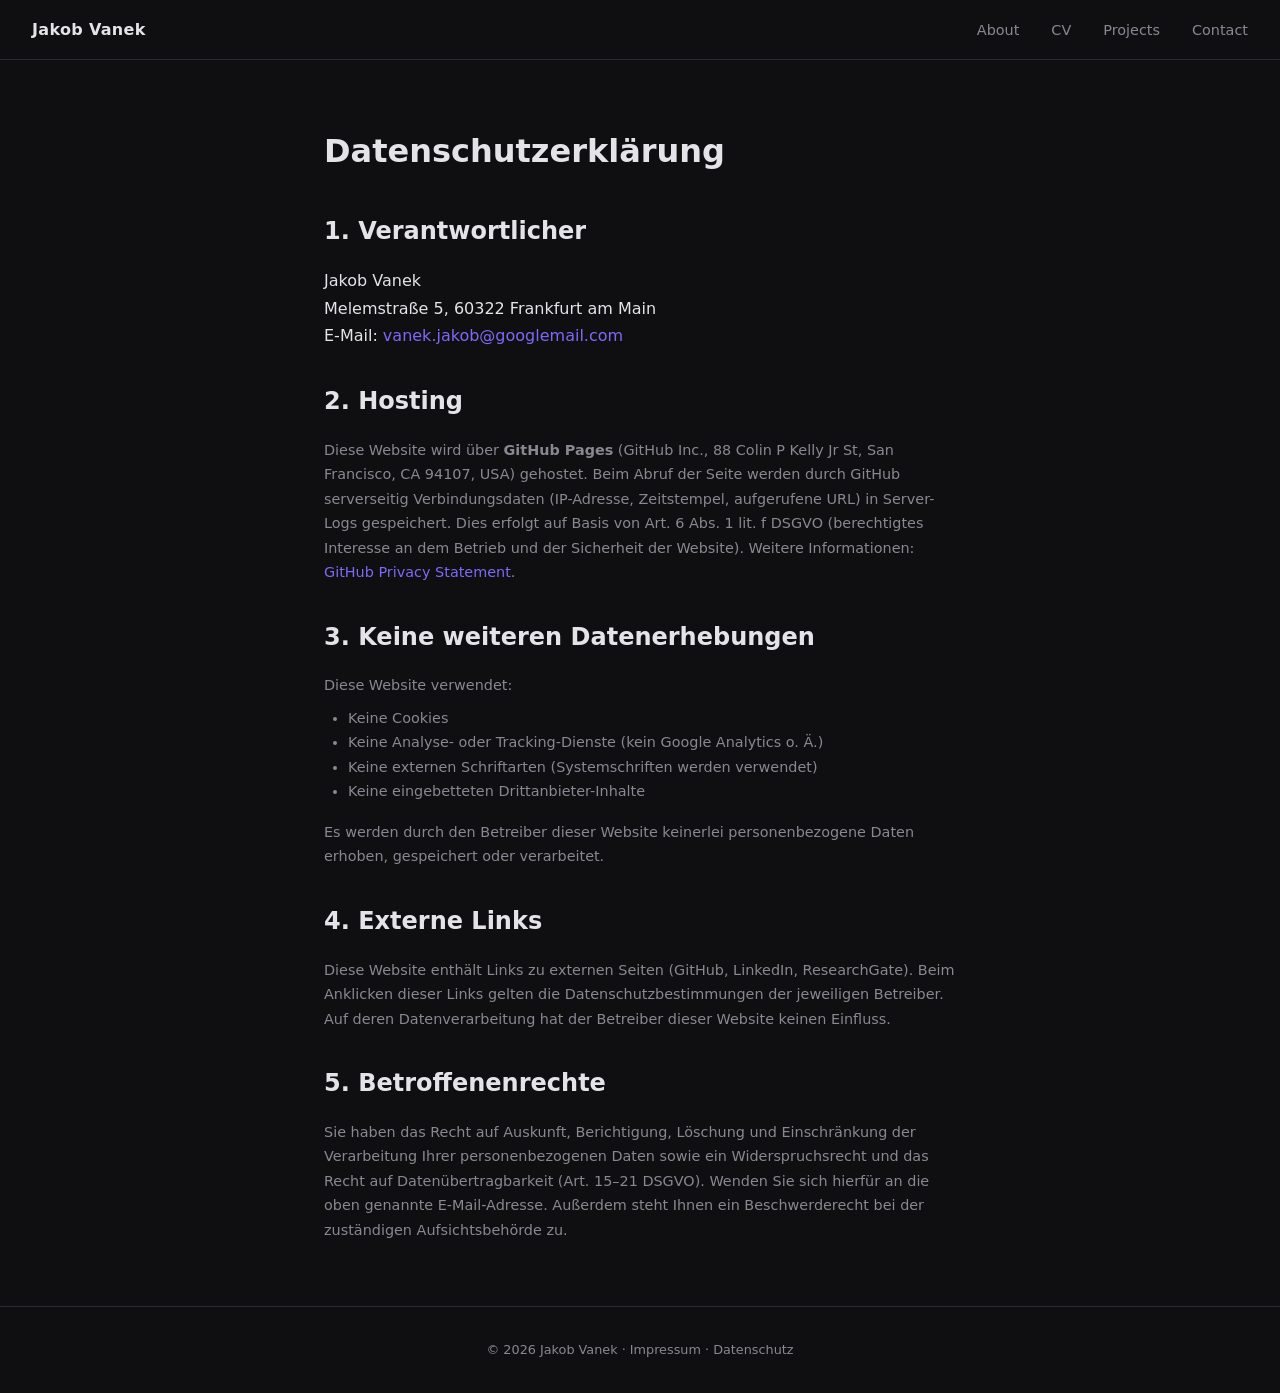
==== datenschutz.html @ 2269a391 "Fix privacy issues, add Impressum and Datenschutz pages - Remove Google Fonts (no more external requ" ====
<!DOCTYPE html>
<html lang="de">
<head>
  <meta charset="UTF-8" />
  <meta name="viewport" content="width=device-width, initial-scale=1.0" />
  <title>Datenschutz – Jakob Vanek</title>
  <link rel="stylesheet" href="css/style.css" />
</head>
<body>

  <nav>
    <span class="nav-name"><a href="index.html" style="color:inherit;">Jakob Vanek</a></span>
    <ul>
      <li><a href="index.html#about">About</a></li>
      <li><a href="index.html#cv">CV</a></li>
      <li><a href="index.html#projects">Projects</a></li>
      <li><a href="index.html#contact">Contact</a></li>
    </ul>
  </nav>

  <main style="max-width:680px; margin:4rem auto; padding:0 1.5rem;">
    <h1 style="margin-bottom:2rem;">Datenschutzerklärung</h1>

    <h2>1. Verantwortlicher</h2>
    <p style="margin-top:1rem;">
      Jakob Vanek<br />
      Melemstraße 5, 60322 Frankfurt am Main<br />
      E-Mail: <a href="mailto:vanek.jakob@googlemail.com">vanek.jakob@googlemail.com</a>
    </p>

    <h2 style="margin-top:2rem;">2. Hosting</h2>
    <p style="margin-top:1rem; color:var(--text-muted); font-size:0.9rem;">
      Diese Website wird über <strong>GitHub Pages</strong> (GitHub Inc., 88 Colin P Kelly Jr St, San Francisco, CA 94107, USA) gehostet.
      Beim Abruf der Seite werden durch GitHub serverseitig Verbindungsdaten (IP-Adresse, Zeitstempel, aufgerufene URL) in Server-Logs gespeichert.
      Dies erfolgt auf Basis von Art. 6 Abs. 1 lit. f DSGVO (berechtigtes Interesse an dem Betrieb und der Sicherheit der Website).
      Weitere Informationen: <a href="https://docs.github.com/en/site-policy/privacy-policies/github-general-privacy-statement" target="_blank" rel="noopener noreferrer">GitHub Privacy Statement</a>.
    </p>

    <h2 style="margin-top:2rem;">3. Keine weiteren Datenerhebungen</h2>
    <p style="margin-top:1rem; color:var(--text-muted); font-size:0.9rem;">
      Diese Website verwendet:
    </p>
    <ul style="margin-top:0.5rem; color:var(--text-muted); font-size:0.9rem; padding-left:1.5rem;">
      <li>Keine Cookies</li>
      <li>Keine Analyse- oder Tracking-Dienste (kein Google Analytics o. Ä.)</li>
      <li>Keine externen Schriftarten (Systemschriften werden verwendet)</li>
      <li>Keine eingebetteten Drittanbieter-Inhalte</li>
    </ul>
    <p style="margin-top:1rem; color:var(--text-muted); font-size:0.9rem;">
      Es werden durch den Betreiber dieser Website keinerlei personenbezogene Daten erhoben, gespeichert oder verarbeitet.
    </p>

    <h2 style="margin-top:2rem;">4. Externe Links</h2>
    <p style="margin-top:1rem; color:var(--text-muted); font-size:0.9rem;">
      Diese Website enthält Links zu externen Seiten (GitHub, LinkedIn, ResearchGate).
      Beim Anklicken dieser Links gelten die Datenschutzbestimmungen der jeweiligen Betreiber.
      Auf deren Datenverarbeitung hat der Betreiber dieser Website keinen Einfluss.
    </p>

    <h2 style="margin-top:2rem;">5. Betroffenenrechte</h2>
    <p style="margin-top:1rem; color:var(--text-muted); font-size:0.9rem;">
      Sie haben das Recht auf Auskunft, Berichtigung, Löschung und Einschränkung der Verarbeitung
      Ihrer personenbezogenen Daten sowie ein Widerspruchsrecht und das Recht auf Datenübertragbarkeit
      (Art. 15–21 DSGVO). Wenden Sie sich hierfür an die oben genannte E-Mail-Adresse.
      Außerdem steht Ihnen ein Beschwerderecht bei der zuständigen Aufsichtsbehörde zu.
    </p>
  </main>

  <footer>
    <p>© 2026 Jakob Vanek · <a href="impressum.html">Impressum</a> · <a href="datenschutz.html">Datenschutz</a></p>
  </footer>

</body>
</html>
---- css/style.css ----
/* ===========================
   RESET & BASE
   =========================== */
*, *::before, *::after {
  box-sizing: border-box;
  margin: 0;
  padding: 0;
}

:root {
  --bg:          #0f0f11;
  --bg-card:     #18181c;
  --border:      #2a2a30;
  --text:        #e4e4e8;
  --text-muted:  #888892;
  --accent:      #7c6af7;
  --accent-soft: #7c6af720;
  --font:        'Inter', -apple-system, BlinkMacSystemFont, 'Segoe UI', system-ui, sans-serif;
}

html {
  scroll-behavior: smooth;
}

body {
  background: var(--bg);
  color: var(--text);
  font-family: var(--font);
  font-size: 1rem;
  line-height: 1.7;
}

a {
  color: var(--accent);
  text-decoration: none;
}

a:hover {
  text-decoration: underline;
}

.container {
  max-width: 1000px;
  margin: 0 auto;
  padding: 0 1.5rem;
}

/* ===========================
   NAV
   =========================== */
nav {
  position: sticky;
  top: 0;
  z-index: 100;
  display: flex;
  align-items: center;
  justify-content: space-between;
  padding: 1rem 2rem;
  background: var(--bg);
  border-bottom: 1px solid var(--border);
  backdrop-filter: blur(8px);
}

.nav-name {
  font-weight: 600;
  font-size: 1rem;
  letter-spacing: 0.02em;
}

nav ul {
  list-style: none;
  display: flex;
  gap: 2rem;
}

nav ul a {
  color: var(--text-muted);
  font-size: 0.9rem;
  transition: color 0.2s;
}

nav ul a:hover {
  color: var(--text);
  text-decoration: none;
}

/* Theme controls */
.nav-theme-controls {
  display: flex;
  gap: 0.5rem;
  align-items: center;
}

.nav-theme-controls button {
  background: none;
  border: 1px solid var(--border);
  color: var(--text-muted);
  font-family: var(--font);
  font-size: 0.75rem;
  padding: 0.3rem 0.7rem;
  border-radius: 5px;
  cursor: pointer;
  transition: border-color 0.2s, color 0.2s;
  white-space: nowrap;
}

.nav-theme-controls button:hover {
  border-color: var(--accent);
  color: var(--accent);
}

#btn-shuffle {
  border-color: var(--accent);
  color: var(--accent);
}

/* ===========================
   HERO
   =========================== */
.hero {
  min-height: calc(100vh - 57px);
  display: flex;
  align-items: center;
  padding: 4rem 2rem;
}

.hero-content {
  max-width: 1000px;
  margin: 0 auto;
  display: flex;
  align-items: center;
  justify-content: space-between;
  gap: 4rem;
  width: 100%;
}

.hero-text {
  flex: 1;
}

.hero-greeting {
  color: var(--accent);
  font-size: 0.95rem;
  font-weight: 500;
  letter-spacing: 0.05em;
  margin-bottom: 0.5rem;
}

.hero-text h1 {
  font-size: clamp(2.2rem, 5vw, 3.5rem);
  font-weight: 600;
  line-height: 1.15;
  margin-bottom: 0.75rem;
}

.accent {
  color: var(--accent);
}

.hero-role {
  color: var(--text-muted);
  font-size: 1.05rem;
  margin-bottom: 1rem;
}

.hero-bio {
  color: var(--text-muted);
  max-width: 480px;
  margin-bottom: 2rem;
}

.hero-links {
  display: flex;
  gap: 1rem;
  flex-wrap: wrap;
}

.btn-primary,
.btn-secondary {
  display: inline-block;
  padding: 0.6rem 1.4rem;
  border-radius: 6px;
  font-size: 0.9rem;
  font-weight: 500;
  transition: opacity 0.2s;
}

.btn-primary {
  background: var(--accent);
  color: #fff;
}

.btn-secondary {
  border: 1px solid var(--border);
  color: var(--text);
}

.btn-primary:hover,
.btn-secondary:hover {
  opacity: 0.85;
  text-decoration: none;
}

/* Avatar / Foto */
.hero-image {
  flex-shrink: 0;
}

.hero-image img {
  width: 200px;
  height: 200px;
  border-radius: 50%;
  object-fit: cover;
  border: 3px solid var(--border);
}

.avatar-placeholder {
  width: 180px;
  height: 180px;
  border-radius: 50%;
  background: var(--accent-soft);
  border: 2px solid var(--accent);
  display: flex;
  align-items: center;
  justify-content: center;
  font-size: 2.5rem;
  font-weight: 600;
  color: var(--accent);
  letter-spacing: 0.05em;
}

/* ===========================
   SECTION SHARED
   =========================== */
section:not(.hero) {
  padding: 6rem 0;
  border-top: 1px solid var(--border);
}

section h2 {
  font-size: 1.75rem;
  font-weight: 600;
  margin-bottom: 0.5rem;
}

.section-sub {
  color: var(--text-muted);
  margin-bottom: 3rem;
}

/* ===========================
   CV
   =========================== */
#cv .container > h2 {
  margin-bottom: 3rem;
}

.cv-grid {
  display: grid;
  grid-template-columns: repeat(auto-fit, minmax(260px, 1fr));
  gap: 3rem;
}

.cv-column h3 {
  font-size: 0.8rem;
  font-weight: 600;
  letter-spacing: 0.1em;
  text-transform: uppercase;
  color: var(--accent);
  margin-bottom: 1.75rem;
  padding-bottom: 0.5rem;
  border-bottom: 1px solid var(--border);
}

.cv-entry {
  margin-bottom: 2rem;
}

.cv-meta {
  display: flex;
  align-items: center;
  gap: 0.75rem;
  margin-bottom: 0.35rem;
}

.cv-date {
  font-size: 0.8rem;
  color: var(--text-muted);
}

.cv-tag {
  font-size: 0.7rem;
  padding: 0.15rem 0.5rem;
  border-radius: 4px;
  background: var(--accent-soft);
  color: var(--accent);
  font-weight: 500;
}

.cv-entry h4 {
  font-size: 0.95rem;
  font-weight: 600;
  margin-bottom: 0.15rem;
}

.cv-org {
  font-size: 0.85rem;
  color: var(--text-muted);
  margin-bottom: 0.35rem;
}

.cv-desc {
  font-size: 0.85rem;
  color: var(--text-muted);
}

.skills {
  display: flex;
  flex-wrap: wrap;
  gap: 0.5rem;
}

.skill {
  font-size: 0.8rem;
  padding: 0.25rem 0.75rem;
  border-radius: 20px;
  border: 1px solid var(--border);
  color: var(--text-muted);
}

.skill--muted {
  opacity: 0.6;
}

.cv-skills-label {
  font-size: 0.72rem;
  font-weight: 600;
  letter-spacing: 0.08em;
  text-transform: uppercase;
  color: var(--text-muted);
  margin-bottom: 0.6rem;
}

.cv-list {
  list-style: none;
  margin-top: 0.35rem;
  display: flex;
  flex-direction: column;
  gap: 0.2rem;
}

.cv-list li {
  font-size: 0.85rem;
  color: var(--text-muted);
  padding-left: 1rem;
  position: relative;
}

.cv-list li::before {
  content: '·';
  position: absolute;
  left: 0;
  color: var(--accent);
}

/* ===========================
   PROJECTS
   =========================== */
.projects-grid {
  display: grid;
  grid-template-columns: repeat(auto-fill, minmax(280px, 1fr));
  gap: 1.25rem;
}

.project-card {
  background: var(--bg-card);
  border: 1px solid var(--border);
  border-radius: 10px;
  padding: 1.5rem;
  transition: border-color 0.2s;
}

.project-card:hover {
  border-color: var(--accent);
}

.project-header {
  display: flex;
  align-items: flex-start;
  justify-content: space-between;
  margin-bottom: 0.75rem;
}

.project-header h3 {
  font-size: 1rem;
  font-weight: 600;
}

.project-link {
  font-size: 1.1rem;
  color: var(--text-muted);
  transition: color 0.2s;
}

.project-link:hover {
  color: var(--accent);
  text-decoration: none;
}

.project-card p {
  font-size: 0.875rem;
  color: var(--text-muted);
  margin-bottom: 1.25rem;
}

.project-tags {
  display: flex;
  flex-wrap: wrap;
  gap: 0.4rem;
}

.tag {
  font-size: 0.72rem;
  padding: 0.2rem 0.6rem;
  border-radius: 4px;
  background: var(--accent-soft);
  color: var(--accent);
}

/* ===========================
   CONTACT
   =========================== */
.contact-inner {
  text-align: center;
}

.contact-inner h2 {
  margin-bottom: 0.75rem;
}

.contact-inner > p {
  color: var(--text-muted);
  margin-bottom: 2rem;
}

.contact-links {
  display: flex;
  justify-content: center;
  gap: 1.5rem;
  flex-wrap: wrap;
}

.contact-links a {
  font-size: 0.95rem;
  font-weight: 500;
}

/* ===========================
   FOOTER
   =========================== */
footer {
  border-top: 1px solid var(--border);
  padding: 2rem;
  text-align: center;
  font-size: 0.8rem;
  color: var(--text-muted);
}

footer a {
  color: var(--text-muted);
}

footer a:hover {
  color: var(--text);
}

/* ===========================
   RESPONSIVE
   =========================== */
@media (max-width: 680px) {
  .hero-content {
    flex-direction: column-reverse;
    gap: 2.5rem;
    text-align: center;
  }

  .hero-bio {
    margin-left: auto;
    margin-right: auto;
  }

  .hero-links {
    justify-content: center;
  }

  nav {
    flex-wrap: wrap;
    gap: 0.5rem;
  }

  nav ul {
    gap: 1.2rem;
  }

  .nav-theme-controls {
    width: 100%;
    justify-content: flex-end;
  }

  .cv-grid {
    grid-template-columns: 1fr;
  }
}
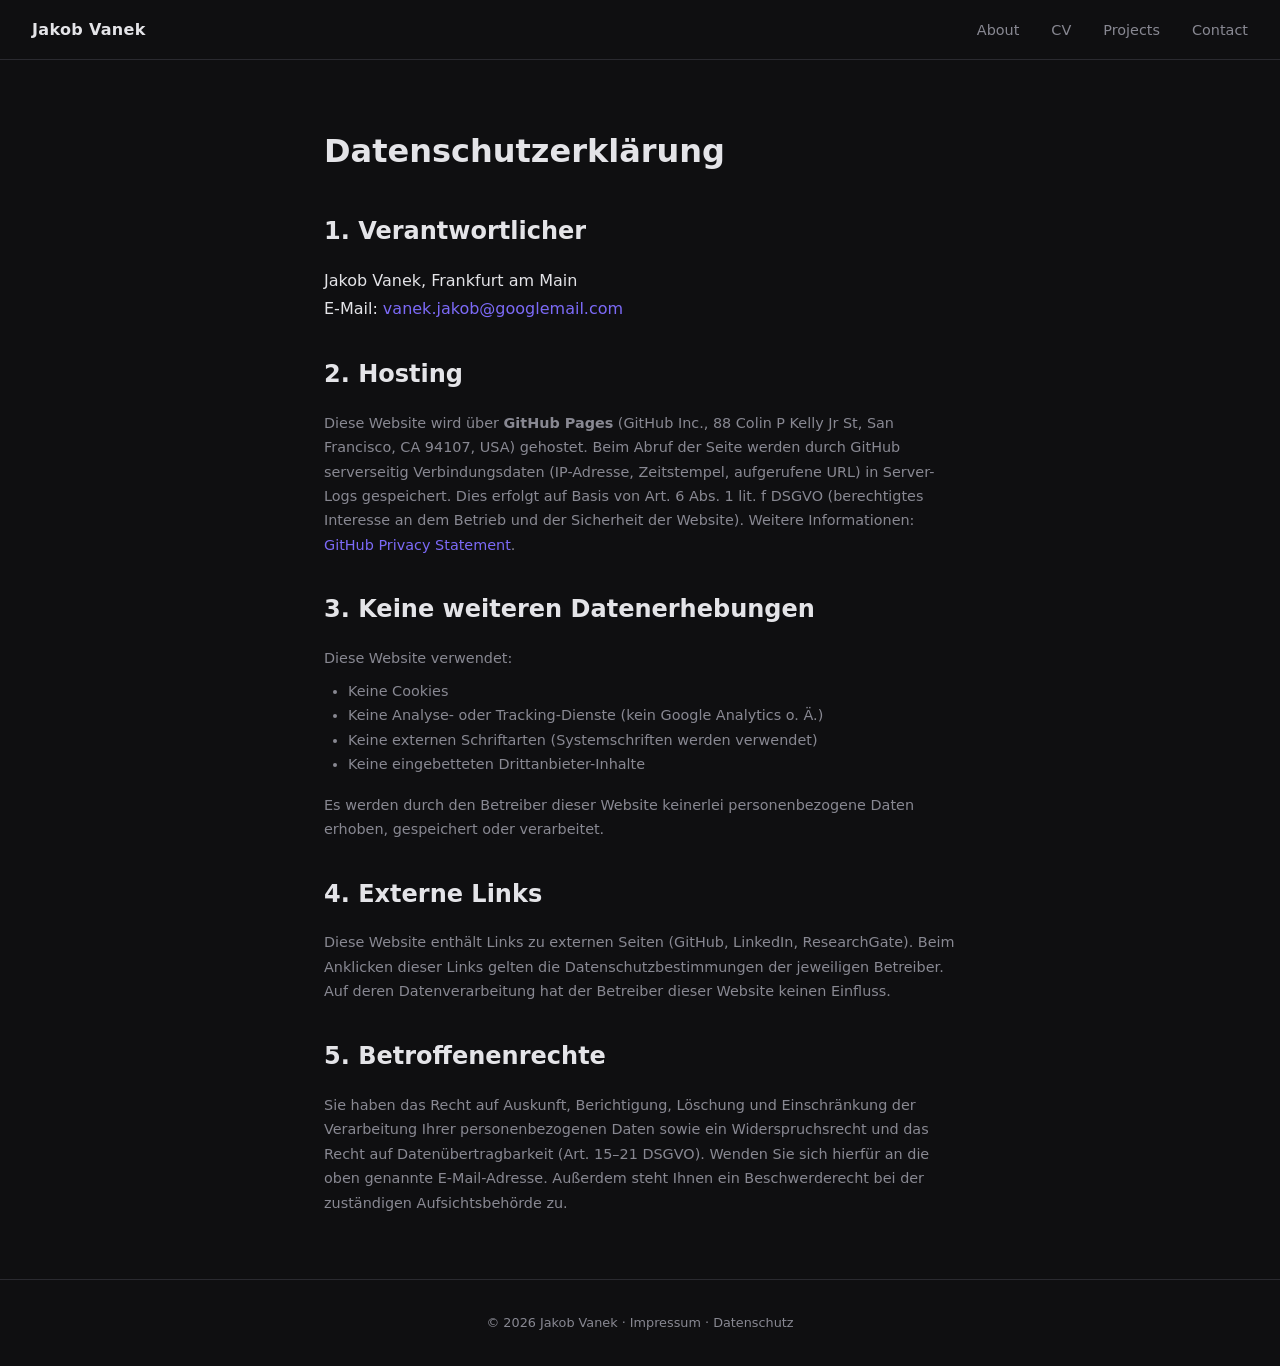
==== commit 7f52383b: "Remove home address from legal pages, add 3D rendering project - Impressum: replace full address wit" ====
--- a/datenschutz.html
+++ b/datenschutz.html
@@ -23,8 +23,7 @@
 
     <h2>1. Verantwortlicher</h2>
     <p style="margin-top:1rem;">
-      Jakob Vanek<br />
-      Melemstraße 5, 60322 Frankfurt am Main<br />
+      Jakob Vanek, Frankfurt am Main<br />
       E-Mail: <a href="mailto:vanek.jakob@googlemail.com">vanek.jakob@googlemail.com</a>
     </p>
 
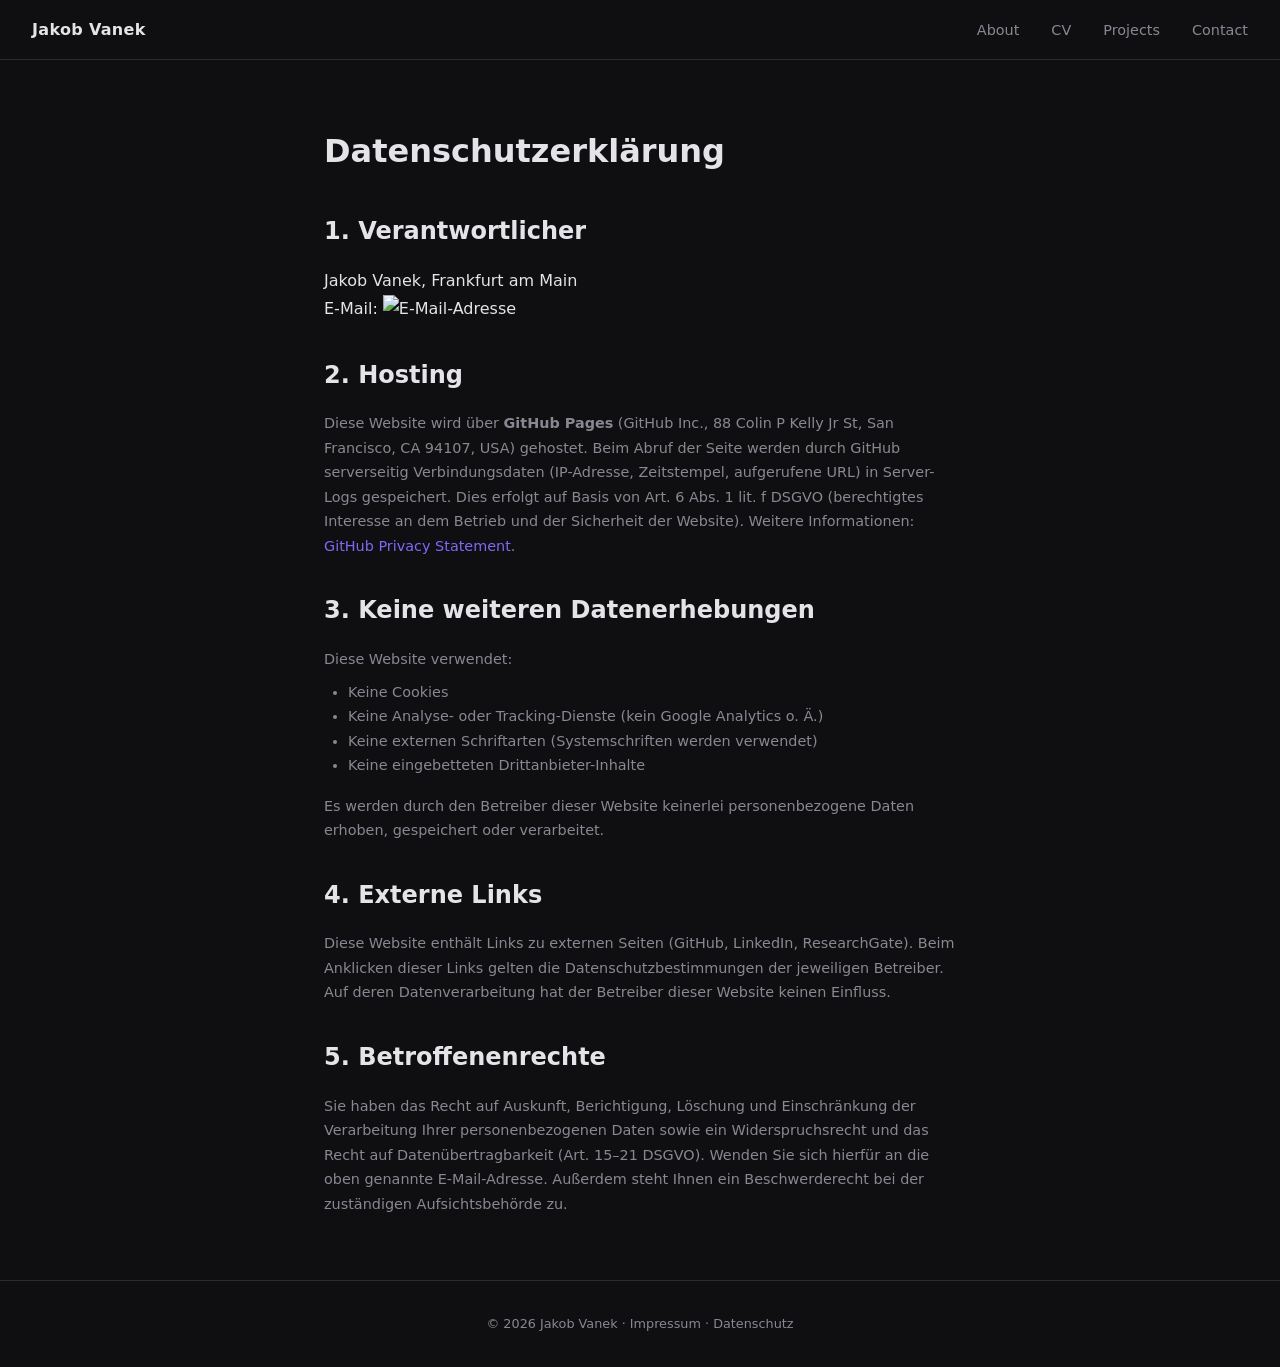
==== commit 0252e3c7: "Advanced CSS" ====
--- a/datenschutz.html
+++ b/datenschutz.html
@@ -4,6 +4,8 @@
   <meta charset="UTF-8" />
   <meta name="viewport" content="width=device-width, initial-scale=1.0" />
   <title>Datenschutz – Jakob Vanek</title>
+  <link rel="icon" href="assets/favicon_v01.svg" type="image/svg+xml" />
+  <link rel="icon" href="assets/favicon_v01.png" type="image/png" />
   <link rel="stylesheet" href="css/style.css" />
 </head>
 <body>
@@ -24,7 +26,7 @@
     <h2>1. Verantwortlicher</h2>
     <p style="margin-top:1rem;">
       Jakob Vanek, Frankfurt am Main<br />
-      E-Mail: <a href="mailto:vanek.jakob@googlemail.com">vanek.jakob@googlemail.com</a>
+      E-Mail: <img src="assets/adress.png" alt="E-Mail-Adresse" style="height:1.1em; vertical-align:middle;" />
     </p>
 
     <h2 style="margin-top:2rem;">2. Hosting</h2>
